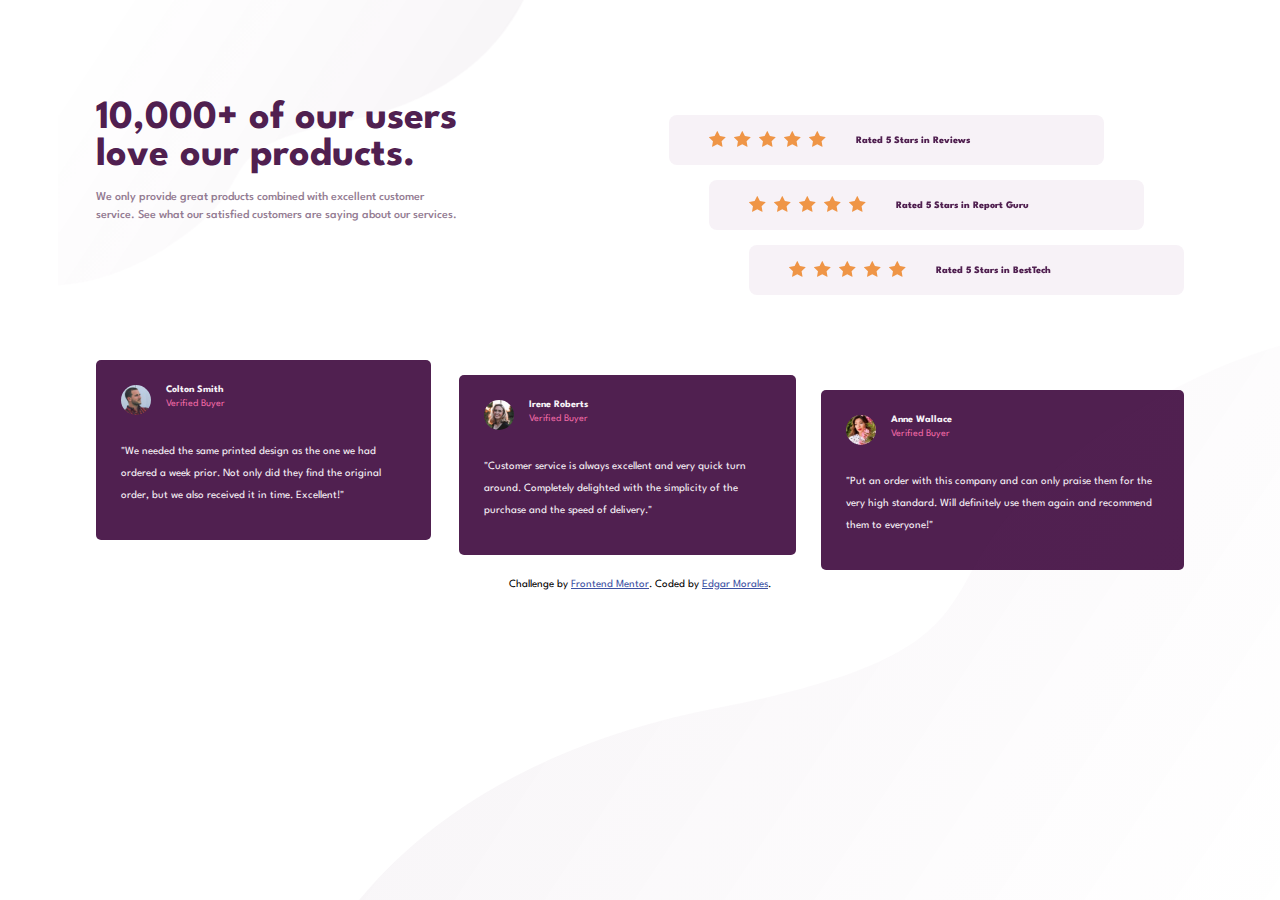
==== index.html @ e2c1ab21 "Initial commit" ====
<!DOCTYPE html>
<html lang="en">
  <head>
    <meta charset="UTF-8" />
    <meta name="viewport" content="width=device-width, initial-scale=1.0" />
    <!-- displays site properly based on user's device -->

    <link
      rel="icon"
      type="image/png"
      sizes="32x32"
      href="./images/favicon-32x32.png"
    />

    <title>Frontend Mentor | Social proof section</title>
    <link rel="stylesheet" href="./assets/css/styles.css">
  </head>
  <body>
    <main>
      <div class="top-section">
        <div class="main-text">
          <h1>10,000+ of our users love our products.</h1>
          <p>We only provide great products combined with excellent customer service.
            See what our satisfied customers are saying about our services.</p>
        </div>
        <div class="califications">
          <div class="calification-container above">
            <!-- <a class="a-link-normal" title="3.0 de un máximo de 5 estrellas" href="https://www.amazon.com.mx/product-reviews/B07QJSPMZK/ref=pd_sbs_194_cr_3/136-2926452-3124238?ie=UTF8&pd_rd_i=B07QJSPMZK&pd_rd_r=8368f316-280b-4597-b2fe-308e9723a928&pd_rd_w=3zoNQ&pd_rd_wg=t3Zjg&pf_rd_p=882ca101-b06f-449e-be39-1880c9c90ee3&pf_rd_r=4KVTJ925BF2D8787AJWY&refRID=4KVTJ925BF2D8787AJWY"><i class="a-icon a-icon-star a-start-3 aok-align-top">s</i></a> -->
            <!-- <i class="a-icon a-icon-star a-star-3 aok-align-top"></i> -->
            <div class="stars">
              <img src="./assets/images/icon-star.svg" class="star"></img>
              <img src="./assets/images/icon-star.svg" class="star"></img>
              <img src="./assets/images/icon-star.svg" class="star"></img>
              <img src="./assets/images/icon-star.svg" class="star"></img>
              <img src="./assets/images/icon-star.svg" class="star"></img>
            </div>
            <p class="star-description">Rated 5 Stars in Reviews</p>
          </div>
          <div class="calification-container middle">
            <!-- <i class="a-icon a-icon-star a-star-3 aok-align-top"></i> -->
            <div class="stars">
              <img src="./assets/images/icon-star.svg" class="star"></img>
              <img src="./assets/images/icon-star.svg" class="star"></img>
              <img src="./assets/images/icon-star.svg" class="star"></img>
              <img src="./assets/images/icon-star.svg" class="star"></img>
              <img src="./assets/images/icon-star.svg" class="star"></img>
            </div>
            <p class="star-description">Rated 5 Stars in Report Guru</p>
          </div>
          <div class="calification-container below">
            <!-- <i class="a-icon a-icon-star a-star-3"></i> -->
            <div class="stars">
              <img src="./assets/images/icon-star.svg" class="star"></img>
              <img src="./assets/images/icon-star.svg" class="star"></img>
              <img src="./assets/images/icon-star.svg" class="star"></img>
              <img src="./assets/images/icon-star.svg" class="star"></img>
              <img src="./assets/images/icon-star.svg" class="star"></img>
            </div>
            <p class="star-description">Rated 5 Stars in BestTech</p>
          </div>
        </div>
      </div>
      <div class="bottom-section">
        <div class="cards">
          <div class="card card-1">
            <div class="card-header">
              <img src="./assets/images/image-colton.jpg" alt="Colton's image">
              <div class="card-title">
                <h2>Colton Smith </h2>
                <span>Verified Buyer</span>
              </div>
            </div>
            <p>"We needed the same printed design as the one we had ordered a week prior.
              Not only did they find the original order, but we also received it in time.
              Excellent!"</p>
          </div>
          <div class=" card card-2">
            <div class="card-header">
              <img src="./assets/images/image-irene.jpg" alt="Irene's image">
              <div class="card-title">
                <h2>Irene Roberts </h2>
                <span>Verified Buyer</span>
              </div>
            </div>
            <p>"Customer service is always excellent and very quick turn around. Completely
              delighted with the simplicity of the purchase and the speed of delivery."</p>
          </div>
          <div class="card card-3">
            <div class="card-header">
              <img src="./assets/images//image-anne.jpg" alt="Anne's image">
              <div class="card-title">
                <h2>Anne Wallace</h2>
                <span>Verified Buyer</span>
              </div>
            </div> 
            <p>"Put an order with this company and can only praise them for the very high
              standard. Will definitely use them again and recommend them to everyone!"</p>
          </div>
        </div>
      </div>
      
    </main>

    <svg class="left-top" width="584" height="362" xmlns="http://www.w3.org/2000/svg"><defs><linearGradient x1="100%" y1="69.212%" x2="9.399%" y2="32.183%" id="a"><stop stop-color="#8A4389" stop-opacity="0" offset="0%"/><stop stop-color="#512051" offset="100%"/><stop stop-color="#512051" offset="100%"/><stop stop-color="#512051" offset="100%"/></linearGradient></defs><path d="M0 362c40.022-82.8 115.736-135.154 227.141-157.064 167.108-32.864 103.85-66.012 185.949-131.796C467.823 29.284 524.793 4.904 584 0v362H0z" transform="rotate(180 292 181)" fill="url(#a)" fill-rule="evenodd" opacity=".05"/></svg>
    <svg class="right-bottom" width="1085" height="673" xmlns="http://www.w3.org/2000/svg"><defs><linearGradient x1="100%" y1="69.237%" x2="9.399%" y2="32.159%" id="a"><stop stop-color="#8A4389" stop-opacity="0" offset="0%"/><stop stop-color="#512051" offset="100%"/><stop stop-color="#512051" offset="100%"/><stop stop-color="#512051" offset="100%"/></linearGradient></defs><path d="M355 800c74.356-153.934 215.022-251.268 422-292 310.466-61.099 192.94-122.724 345.47-245.025C1224.157 181.442 1330 136.116 1440 127v673H355z" transform="translate(-355 -127)" fill="url(#a)" fill-rule="evenodd" opacity=".05"/></svg>
    <br>
    <div class="attribution">
      Challenge by
      <a href="https://www.frontendmentor.io?ref=challenge" target="_blank"
        >Frontend Mentor</a
      >. Coded by <a href="#">Edgar Morales</a>.
    </div>
  </body>
</html>
---- assets/css/styles.css ----
@import url("https://fonts.googleapis.com/css2?family=Spartan:wght@400;500;700;800&display=swap");
:root{
    --very-dark-magenta: hsl(300, 43%, 22%);
    --soft-Pink: hsl(333, 80%, 67%);
    --dark-grayish-magenta: hsl(303,10%,53%);
    --light-grayish-magenta: hsl(300,24%,96%);
    --white:hsl(0,0%,100%);
}

*,
*::before,
*::after {
  margin: 0;
  padding: 0;
  box-sizing: inherit;
}


html {
  box-sizing: border-box;
  font-size: 62.5%;
  height: 100%;
  font-family: "Spartan", Arial, Helvetica, sans-serif;
  height: 100vh;
}

main{
       width: 85%;
       /* height: 700px; */
       margin:auto auto;
}

main .top-section{
    display: grid;
    grid-template-columns: 1fr 2fr;
    margin-top: 10rem;
    margin-bottom: 5rem;
}

main .top-section .main-text h1{
    font-size: 4rem;
    font-weight: 700;
    color: var(--very-dark-magenta);
}

main .top-section .main-text p{
    font-size: 1.2rem;
    font-weight: 500;
    color: var(--dark-grayish-magenta);
    margin-top: 1.5rem;
    line-height: 1.5em;
}

main .top-section .califications{
    display: flex;
    flex-flow: row wrap;
    justify-content: flex-end;
    margin-top: 1.5rem;
    z-index: 99;
}
main .top-section .califications .calification-container{
    display: flex;
    flex-flow: row wrap;
    /* height: 18px; */
    /* display: inline; */
    /* line-height: 20px; */
    /* padding: 10px; */
    width: 60%;
    height: 50px;
    margin-bottom: 15px;
    border-radius: 8px;
    padding-left: 40px;
    background-color: var(--light-grayish-magenta);
    align-content: center;
}

main .top-section .califications .calification-container .star-description{
    display: inline-block;
    /* position: absolute; */
    font-weight:800;
    color: var(--very-dark-magenta);
    margin-left: 25px;
    line-height: 19px;
}
main .top-section .califications .stars img{
    margin-right: .5em;
}
main .bottom-section .cards{
    display: grid;
    grid-template-columns: 1fr 1fr 1fr;
    z-index: 99;
}

main .bottom-section .cards .card{
    /* width: 295px; */
    height: 180px;
    display: flex;
    flex-flow: row wrap;
    padding: 25px;
    background-color: var(--very-dark-magenta);
    /* margin-right: 25px; */
    border-radius: 5px;
}

main .bottom-section .cards .card .card-header{
    display: flex;
    flex-flow: row nowrap;
    margin-bottom: 15px;
}

main .bottom-section .cards .card .card-header img{
    border-radius: 100%;
    width: 30px;
    height: 30px;
    margin-right:15px;
}

main .bottom-section .cards .card .card-header .card-title{
    float: left;
}

main .bottom-section .cards .card .card-header h2{
    color: var(--light-grayish-magenta);
    font-size: 1em;
    margin-bottom: .5em;
}
main .bottom-section .cards .card .card-header span{
    color: var(--soft-Pink);
    font-weight:400;
}

main .bottom-section .cards .card p{
    color: var(--light-grayish-magenta);
    font-weight: 400;
    font-size: 1.1em;
    line-height: 2em;
}
main .bottom-section .cards .card-1{
    margin-right: 28px;
}
main .bottom-section .cards .card-2{
    margin-top: 1.5em;
    margin-right: 25px;
}

main .bottom-section .cards .card-3{
    margin-top: 3em;
}
.a-icon{
    display: inline-block;
    background-image: url("../images/AmazonUIIcon-sprite.png");
    background-size: 400px 900px;
}

.a-icon-star{
    width: 80px;
    height: 18px;
}

.stars{
    /* background-size: 18px; */
    /* width: 18px; */
    /* height: 18px; */
    /* background-size: cover; */
    /* background-repeat: no-repeat; */
}
.a-star-3{
/* background-position: -37px -198px; */
    background-position: -5px -368px;
}



.above{
    margin-right: 80px;
}

.middle{
    margin-right: 40px;
}

.below{
    margin-right: 0px;
}

.left-top{
    position: fixed;
    top: -40px;
    left: 0px;
    transform: scale(.8,.8);    
    /* transform: rotateY(360deg); */
}

.right-bottom{
    position: fixed;
    bottom: -100px;
    right: -100px;
    transform: scale(1,1);
    /* bottom: -100px;
    right: -50px; */
    /* transform: scale(1,2);
    transform: rotate(5deg); */
}

.attribution {
font-size: 11px;
text-align: center;
}

.attribution a {
color: hsl(228, 45%, 44%);
}
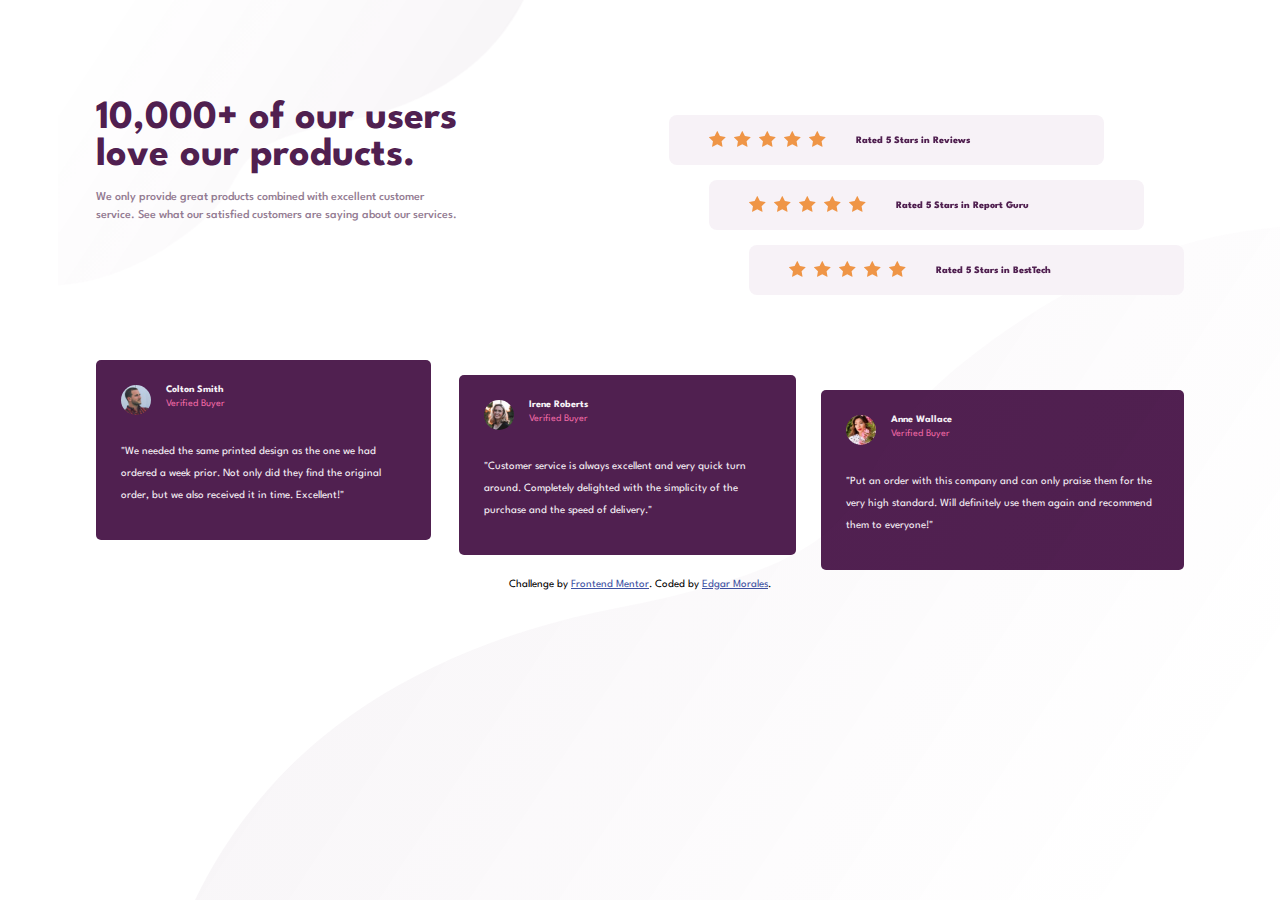
==== commit c6750a52: "modifing aimage alt" ====
--- a/index.html
+++ b/index.html
@@ -28,33 +28,33 @@
             <!-- <a class="a-link-normal" title="3.0 de un máximo de 5 estrellas" href="https://www.amazon.com.mx/product-reviews/B07QJSPMZK/ref=pd_sbs_194_cr_3/136-2926452-3124238?ie=UTF8&pd_rd_i=B07QJSPMZK&pd_rd_r=8368f316-280b-4597-b2fe-308e9723a928&pd_rd_w=3zoNQ&pd_rd_wg=t3Zjg&pf_rd_p=882ca101-b06f-449e-be39-1880c9c90ee3&pf_rd_r=4KVTJ925BF2D8787AJWY&refRID=4KVTJ925BF2D8787AJWY"><i class="a-icon a-icon-star a-start-3 aok-align-top">s</i></a> -->
             <!-- <i class="a-icon a-icon-star a-star-3 aok-align-top"></i> -->
             <div class="stars">
-              <img src="./assets/images/icon-star.svg" class="star"></img>
-              <img src="./assets/images/icon-star.svg" class="star"></img>
-              <img src="./assets/images/icon-star.svg" class="star"></img>
-              <img src="./assets/images/icon-star.svg" class="star"></img>
-              <img src="./assets/images/icon-star.svg" class="star"></img>
+              <img src="./assets/images/icon-star.svg" alt="star" class="star"></img>
+              <img src="./assets/images/icon-star.svg" alt="star" class="star"></img>
+              <img src="./assets/images/icon-star.svg" alt="star" class="star"></img>
+              <img src="./assets/images/icon-star.svg" alt="star" class="star"></img>
+              <img src="./assets/images/icon-star.svg" alt="star" class="star"></img>
             </div>
             <p class="star-description">Rated 5 Stars in Reviews</p>
           </div>
           <div class="calification-container middle">
             <!-- <i class="a-icon a-icon-star a-star-3 aok-align-top"></i> -->
             <div class="stars">
-              <img src="./assets/images/icon-star.svg" class="star"></img>
-              <img src="./assets/images/icon-star.svg" class="star"></img>
-              <img src="./assets/images/icon-star.svg" class="star"></img>
-              <img src="./assets/images/icon-star.svg" class="star"></img>
-              <img src="./assets/images/icon-star.svg" class="star"></img>
+              <img src="./assets/images/icon-star.svg" alt="star"class="star"></img>
+              <img src="./assets/images/icon-star.svg" alt="star"class="star"></img>
+              <img src="./assets/images/icon-star.svg" alt="star"class="star"></img>
+              <img src="./assets/images/icon-star.svg" alt="star"class="star"></img>
+              <img src="./assets/images/icon-star.svg" alt="star"class="star"></img>
             </div>
             <p class="star-description">Rated 5 Stars in Report Guru</p>
           </div>
           <div class="calification-container below">
             <!-- <i class="a-icon a-icon-star a-star-3"></i> -->
             <div class="stars">
-              <img src="./assets/images/icon-star.svg" class="star"></img>
-              <img src="./assets/images/icon-star.svg" class="star"></img>
-              <img src="./assets/images/icon-star.svg" class="star"></img>
-              <img src="./assets/images/icon-star.svg" class="star"></img>
-              <img src="./assets/images/icon-star.svg" class="star"></img>
+              <img src="./assets/images/icon-star.svg" alt="star" class="star"></img>
+              <img src="./assets/images/icon-star.svg" alt="star" class="star"></img>
+              <img src="./assets/images/icon-star.svg" alt="star" class="star"></img>
+              <img src="./assets/images/icon-star.svg" alt="star" class="star"></img>
+              <img src="./assets/images/icon-star.svg" alt="star" class="star"></img>
             </div>
             <p class="star-description">Rated 5 Stars in BestTech</p>
           </div>
--- a/assets/css/styles.css
+++ b/assets/css/styles.css
@@ -194,9 +194,9 @@
 
 .right-bottom{
     position: fixed;
-    bottom: -100px;
-    right: -100px;
-    transform: scale(1,1);
+    bottom: 0px;
+    right: 0px;
+    /* transform: scale(1,1); */
     /* bottom: -100px;
     right: -50px; */
     /* transform: scale(1,2);
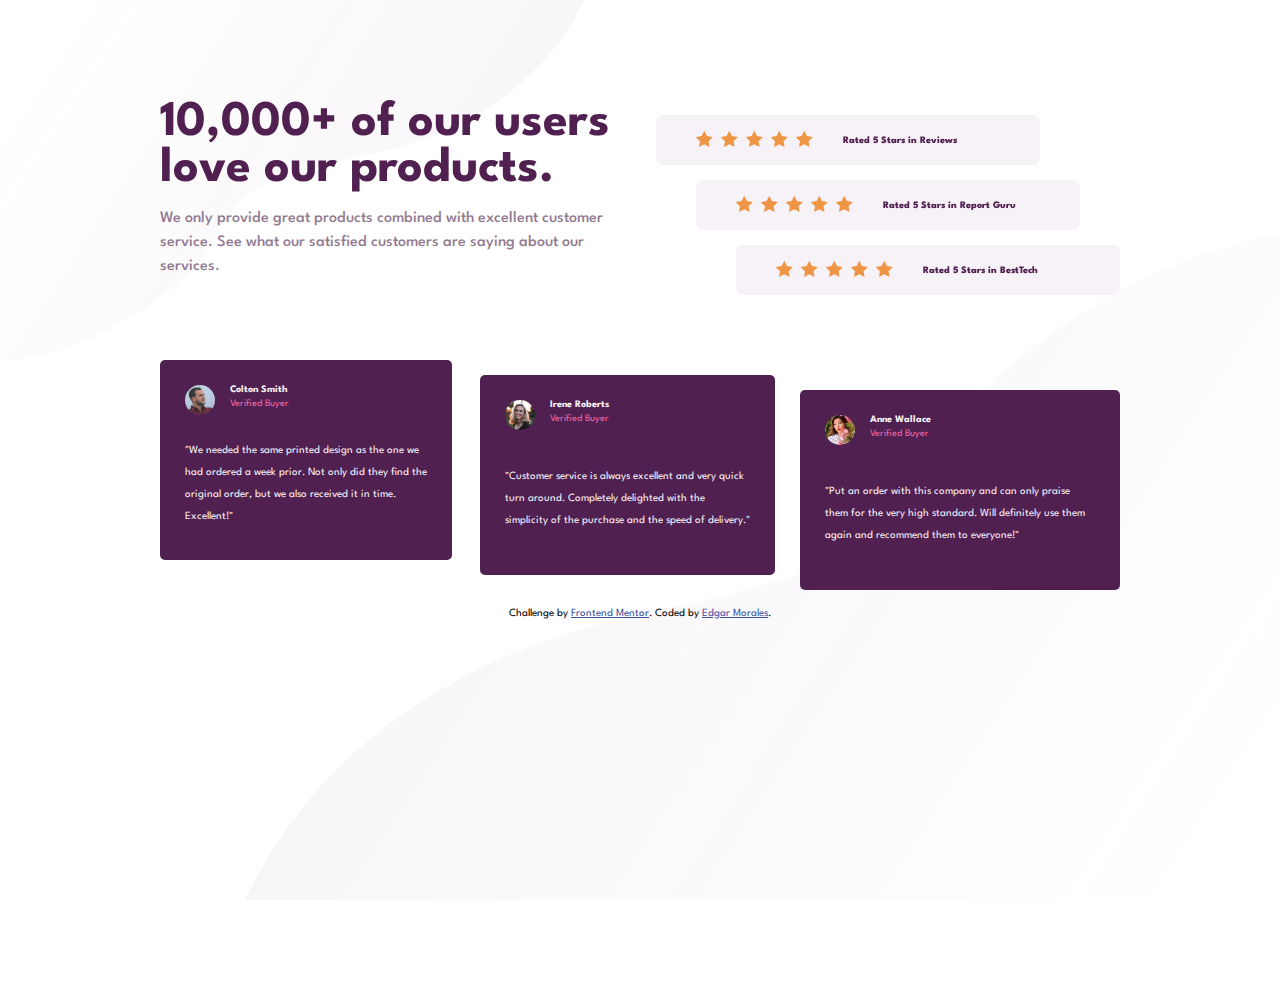
==== commit 9fc562cf: "main width changed" ====
--- a/index.html
+++ b/index.html
@@ -98,17 +98,18 @@
           </div>
         </div>
       </div>
-      
+      <br>
+      <br>
+      <div class="attribution">
+        Challenge by
+        <a href="https://www.frontendmentor.io?ref=challenge" target="_blank"
+          >Frontend Mentor</a
+        >. Coded by <a href="#">Edgar Morales</a>.
+      </div>
     </main>
-
+    
     <svg class="left-top" width="584" height="362" xmlns="http://www.w3.org/2000/svg"><defs><linearGradient x1="100%" y1="69.212%" x2="9.399%" y2="32.183%" id="a"><stop stop-color="#8A4389" stop-opacity="0" offset="0%"/><stop stop-color="#512051" offset="100%"/><stop stop-color="#512051" offset="100%"/><stop stop-color="#512051" offset="100%"/></linearGradient></defs><path d="M0 362c40.022-82.8 115.736-135.154 227.141-157.064 167.108-32.864 103.85-66.012 185.949-131.796C467.823 29.284 524.793 4.904 584 0v362H0z" transform="rotate(180 292 181)" fill="url(#a)" fill-rule="evenodd" opacity=".05"/></svg>
     <svg class="right-bottom" width="1085" height="673" xmlns="http://www.w3.org/2000/svg"><defs><linearGradient x1="100%" y1="69.237%" x2="9.399%" y2="32.159%" id="a"><stop stop-color="#8A4389" stop-opacity="0" offset="0%"/><stop stop-color="#512051" offset="100%"/><stop stop-color="#512051" offset="100%"/><stop stop-color="#512051" offset="100%"/></linearGradient></defs><path d="M355 800c74.356-153.934 215.022-251.268 422-292 310.466-61.099 192.94-122.724 345.47-245.025C1224.157 181.442 1330 136.116 1440 127v673H355z" transform="translate(-355 -127)" fill="url(#a)" fill-rule="evenodd" opacity=".05"/></svg>
-    <br>
-    <div class="attribution">
-      Challenge by
-      <a href="https://www.frontendmentor.io?ref=challenge" target="_blank"
-        >Frontend Mentor</a
-      >. Coded by <a href="#">Edgar Morales</a>.
-    </div>
+    
   </body>
 </html>
--- a/assets/css/styles.css
+++ b/assets/css/styles.css
@@ -26,26 +26,27 @@
 }
 
 main{
-       width: 85%;
+       width: 75%;
+       height: 100vh;
        /* height: 700px; */
        margin:auto auto;
 }
 
 main .top-section{
     display: grid;
-    grid-template-columns: 1fr 2fr;
+    grid-template-columns: 1fr 1fr;
     margin-top: 10rem;
     margin-bottom: 5rem;
 }
 
 main .top-section .main-text h1{
-    font-size: 4rem;
+    font-size: 5rem;
     font-weight: 700;
     color: var(--very-dark-magenta);
 }
 
 main .top-section .main-text p{
-    font-size: 1.2rem;
+    font-size: 1.6rem;
     font-weight: 500;
     color: var(--dark-grayish-magenta);
     margin-top: 1.5rem;
@@ -66,7 +67,7 @@
     /* display: inline; */
     /* line-height: 20px; */
     /* padding: 10px; */
-    width: 60%;
+    width: 80%;
     height: 50px;
     margin-bottom: 15px;
     border-radius: 8px;
@@ -94,7 +95,7 @@
 
 main .bottom-section .cards .card{
     /* width: 295px; */
-    height: 180px;
+    height: 200px;
     display: flex;
     flex-flow: row wrap;
     padding: 25px;
@@ -186,9 +187,9 @@
 
 .left-top{
     position: fixed;
-    top: -40px;
+    top: 0px;
     left: 0px;
-    transform: scale(.8,.8);    
+    /* transform: scale(.8,.8);     */
     /* transform: rotateY(360deg); */
 }
 
@@ -197,7 +198,6 @@
     bottom: 0px;
     right: 0px;
     /* transform: scale(1,1); */
-    /* bottom: -100px;
     right: -50px; */
     /* transform: scale(1,2);
     transform: rotate(5deg); */
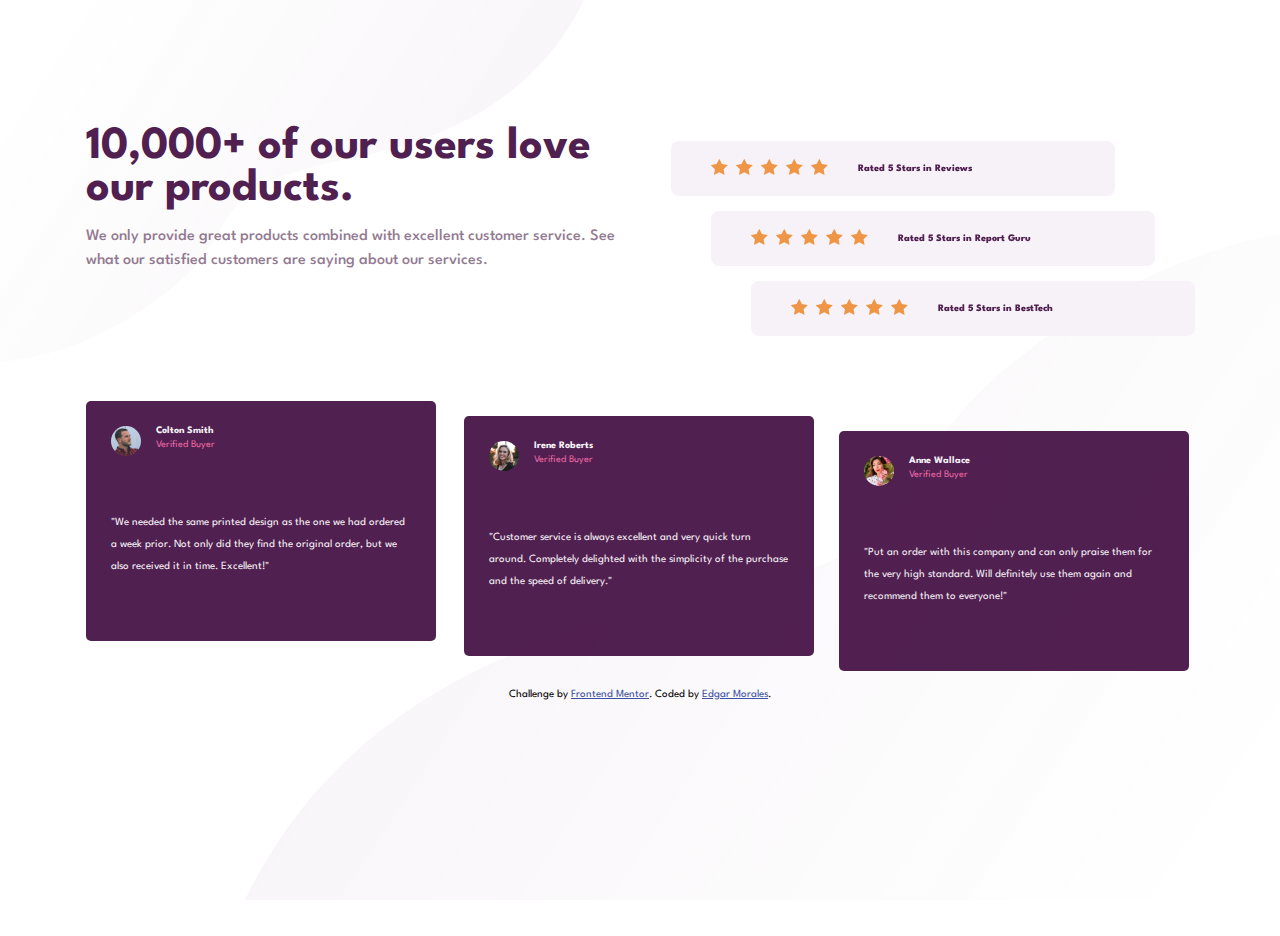
==== commit b89553bf: "main height modificated" ====
--- a/index.html
+++ b/index.html
@@ -106,10 +106,11 @@
           >Frontend Mentor</a
         >. Coded by <a href="#">Edgar Morales</a>.
       </div>
+      <svg class="left-top" width="584" height="362" xmlns="http://www.w3.org/2000/svg"><defs><linearGradient x1="100%" y1="69.212%" x2="9.399%" y2="32.183%" id="a"><stop stop-color="#8A4389" stop-opacity="0" offset="0%"/><stop stop-color="#512051" offset="100%"/><stop stop-color="#512051" offset="100%"/><stop stop-color="#512051" offset="100%"/></linearGradient></defs><path d="M0 362c40.022-82.8 115.736-135.154 227.141-157.064 167.108-32.864 103.85-66.012 185.949-131.796C467.823 29.284 524.793 4.904 584 0v362H0z" transform="rotate(180 292 181)" fill="url(#a)" fill-rule="evenodd" opacity=".05"/></svg>
+    <svg class="right-bottom" width="1085" height="673" xmlns="http://www.w3.org/2000/svg"><defs><linearGradient x1="100%" y1="69.237%" x2="9.399%" y2="32.159%" id="a"><stop stop-color="#8A4389" stop-opacity="0" offset="0%"/><stop stop-color="#512051" offset="100%"/><stop stop-color="#512051" offset="100%"/><stop stop-color="#512051" offset="100%"/></linearGradient></defs><path d="M355 800c74.356-153.934 215.022-251.268 422-292 310.466-61.099 192.94-122.724 345.47-245.025C1224.157 181.442 1330 136.116 1440 127v673H355z" transform="translate(-355 -127)" fill="url(#a)" fill-rule="evenodd" opacity=".05"/></svg>
     </main>
     
-    <svg class="left-top" width="584" height="362" xmlns="http://www.w3.org/2000/svg"><defs><linearGradient x1="100%" y1="69.212%" x2="9.399%" y2="32.183%" id="a"><stop stop-color="#8A4389" stop-opacity="0" offset="0%"/><stop stop-color="#512051" offset="100%"/><stop stop-color="#512051" offset="100%"/><stop stop-color="#512051" offset="100%"/></linearGradient></defs><path d="M0 362c40.022-82.8 115.736-135.154 227.141-157.064 167.108-32.864 103.85-66.012 185.949-131.796C467.823 29.284 524.793 4.904 584 0v362H0z" transform="rotate(180 292 181)" fill="url(#a)" fill-rule="evenodd" opacity=".05"/></svg>
-    <svg class="right-bottom" width="1085" height="673" xmlns="http://www.w3.org/2000/svg"><defs><linearGradient x1="100%" y1="69.237%" x2="9.399%" y2="32.159%" id="a"><stop stop-color="#8A4389" stop-opacity="0" offset="0%"/><stop stop-color="#512051" offset="100%"/><stop stop-color="#512051" offset="100%"/><stop stop-color="#512051" offset="100%"/></linearGradient></defs><path d="M355 800c74.356-153.934 215.022-251.268 422-292 310.466-61.099 192.94-122.724 345.47-245.025C1224.157 181.442 1330 136.116 1440 127v673H355z" transform="translate(-355 -127)" fill="url(#a)" fill-rule="evenodd" opacity=".05"/></svg>
+    
     
   </body>
 </html>
--- a/assets/css/styles.css
+++ b/assets/css/styles.css
@@ -17,30 +17,33 @@
 }
 
 
-html {
+html{
   box-sizing: border-box;
   font-size: 62.5%;
-  height: 100%;
+  /* height: 100%; */
   font-family: "Spartan", Arial, Helvetica, sans-serif;
-  height: 100vh;
+  min-height: 100vh;
 }
 
 main{
-       width: 75%;
-       height: 100vh;
+       /* max-width: 1440px; */
+
+       width: 1109px;
+       height: 90vh;
        /* height: 700px; */
-       margin:auto auto;
+       margin-left:auto;
+       margin-right:auto;
 }
 
 main .top-section{
     display: grid;
-    grid-template-columns: 1fr 1fr;
-    margin-top: 10rem;
+    grid-template-columns: 50% 50%;
+    margin-top: 12.6rem;
     margin-bottom: 5rem;
 }
 
 main .top-section .main-text h1{
-    font-size: 5rem;
+    font-size: 4.6rem;
     font-weight: 700;
     color: var(--very-dark-magenta);
 }
@@ -68,7 +71,7 @@
     /* line-height: 20px; */
     /* padding: 10px; */
     width: 80%;
-    height: 50px;
+    height: 55px;
     margin-bottom: 15px;
     border-radius: 8px;
     padding-left: 40px;
@@ -94,8 +97,8 @@
 }
 
 main .bottom-section .cards .card{
-    /* width: 295px; */
-    height: 200px;
+    width: 350px;
+    height: 240px;
     display: flex;
     flex-flow: row wrap;
     padding: 25px;
